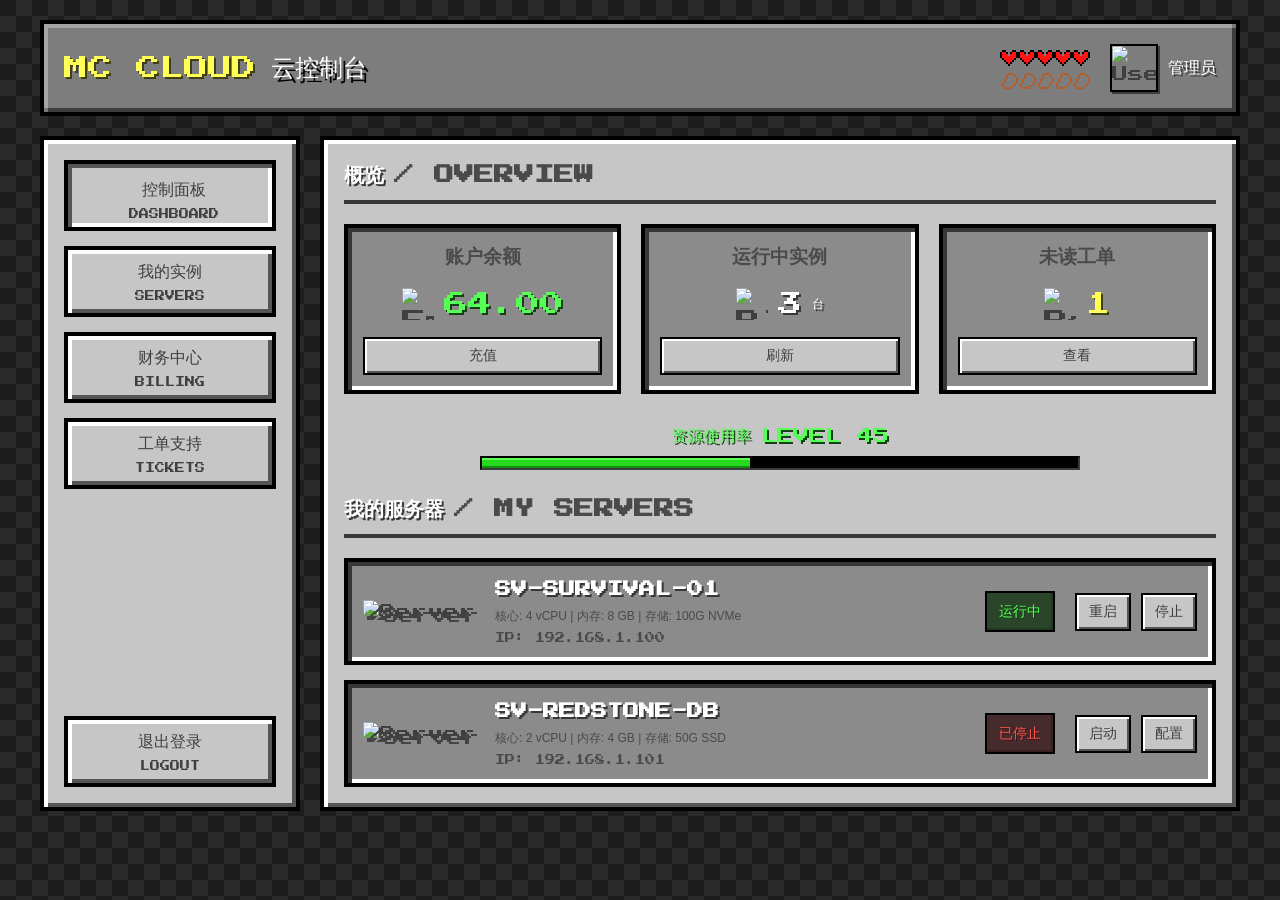
==== mc-cloud/index.html @ 03d2b01f "feat: 开发像素风格用户中心 Co-authored-by: traeagent <traeagent@users.noreply.github.com>" ====
<!DOCTYPE html>
<html lang="zh-CN">
<head>
    <meta charset="UTF-8">
    <meta name="viewport" content="width=device-width, initial-scale=1.0">
    <title>MC Cloud - 云服务器平台</title>
    <!-- 引入英文像素字体 (Press Start 2P) -->
    <link href="https://fonts.googleapis.com/css2?family=Press+Start+2P&display=swap" rel="stylesheet">
    <!-- 引入自定义样式 -->
    <link rel="stylesheet" href="css/style.css">
</head>
<body>
    <div class="toast-container" id="toast-container"></div>

    <div class="container">
        <!-- 顶部导航栏 -->
        <header class="mc-header mc-panel">
            <div class="logo">
                <span class="mc-text-yellow en-font title-shadow">MC CLOUD</span>
                <span class="zh-font text-white title-shadow">云控制台</span>
            </div>
            <div class="user-info">
                <div class="status-bars">
                    <div class="health-bar" title="账户健康度"></div>
                    <div class="hunger-bar" title="资源使用率"></div>
                </div>
                <div class="avatar-container">
                    <!-- 使用 Minotar 获取 Minecraft 头像 -->
                    <img src="https://minotar.net/helm/Steve/64.png" alt="User Avatar" class="avatar">
                    <span class="zh-font text-white text-shadow">管理员</span>
                </div>
            </div>
        </header>

        <div class="main-layout">
            <!-- 左侧导航侧边栏 -->
            <aside class="mc-sidebar mc-panel">
                <nav class="nav-menu">
                    <button class="mc-btn active" data-target="dashboard">
                        <span class="zh-font">控制面板</span>
                        <span class="en-font text-xs">DASHBOARD</span>
                    </button>
                    <button class="mc-btn" data-target="instances">
                        <span class="zh-font">我的实例</span>
                        <span class="en-font text-xs">SERVERS</span>
                    </button>
                    <button class="mc-btn" data-target="billing">
                        <span class="zh-font">财务中心</span>
                        <span class="en-font text-xs">BILLING</span>
                    </button>
                    <button class="mc-btn" data-target="support">
                        <span class="zh-font">工单支持</span>
                        <span class="en-font text-xs">TICKETS</span>
                    </button>
                </nav>
                <div class="sidebar-bottom">
                    <button class="mc-btn danger w-100" onclick="showToast('正在登出...', 'warn')">
                        <span class="zh-font">退出登录</span>
                        <span class="en-font text-xs">LOGOUT</span>
                    </button>
                </div>
            </aside>

            <!-- 右侧主要内容区 -->
            <main class="mc-content mc-panel">
                <!-- 概览标题 -->
                <h2 class="section-title">
                    <span class="zh-font text-white text-shadow">概览</span> 
                    <span class="en-font text-gray">/ OVERVIEW</span>
                </h2>

                <!-- 数据统计卡片 -->
                <div class="stats-grid">
                    <div class="mc-card mc-panel-inset">
                        <h3 class="zh-font text-gray">账户余额</h3>
                        <div class="stat-value">
                            <img src="https://minecraft.wiki/images/Emerald_JE3_BE3.png" alt="Emerald" class="pixel-icon">
                            <span class="en-font mc-text-green">64.00</span>
                        </div>
                        <button class="mc-btn sm w-100" onclick="showToast('充值页面开发中...', 'warn')"><span class="zh-font">充值</span></button>
                    </div>
                    <div class="mc-card mc-panel-inset">
                        <h3 class="zh-font text-gray">运行中实例</h3>
                        <div class="stat-value">
                            <img src="https://minecraft.wiki/images/Grass_Block.png" alt="Block" class="pixel-icon">
                            <span class="en-font text-white text-shadow">3</span>
                            <span class="zh-font text-sm text-white text-shadow"> 台</span>
                        </div>
                        <button class="mc-btn sm w-100" onclick="showToast('已刷新实例状态', 'success')"><span class="zh-font">刷新</span></button>
                    </div>
                    <div class="mc-card mc-panel-inset">
                        <h3 class="zh-font text-gray">未读工单</h3>
                        <div class="stat-value">
                            <img src="https://minecraft.wiki/images/Book_and_Quill_JE2_BE2.png" alt="Book" class="pixel-icon">
                            <span class="en-font mc-text-yellow">1</span>
                        </div>
                        <button class="mc-btn sm w-100" onclick="showToast('没有新消息')"><span class="zh-font">查看</span></button>
                    </div>
                </div>

                <!-- 资源配额经验条 -->
                <div class="xp-container mt-4">
                    <div class="xp-text">
                        <span class="zh-font">资源使用率</span>
                        <span class="en-font">LEVEL 45</span>
                    </div>
                    <div class="xp-bar-bg">
                        <div class="xp-bar-fill" style="width: 45%;"></div>
                    </div>
                </div>

                <!-- 服务器列表标题 -->
                <h3 class="section-title mt-4">
                    <span class="zh-font text-white text-shadow">我的服务器</span> 
                    <span class="en-font text-gray">/ MY SERVERS</span>
                </h3>
                
                <div class="server-list">
                    <!-- 服务器项 1 -->
                    <div class="server-item mc-panel-inset">
                        <div class="server-icon">
                            <img src="https://minecraft.wiki/images/Command_Block_JE4.png" alt="Server">
                        </div>
                        <div class="server-details">
                            <h4 class="en-font text-white text-shadow">SV-SURVIVAL-01</h4>
                            <p class="zh-font text-gray text-sm">核心: 4 vCPU | 内存: 8 GB | 存储: 100G NVMe</p>
                            <p class="en-font text-gray text-xs">IP: 192.168.1.100</p>
                        </div>
                        <div class="server-status">
                            <div class="status-badge online zh-font">运行中</div>
                        </div>
                        <div class="server-actions">
                            <button class="mc-btn sm action-btn" onclick="showToast('服务器重启中...', 'warn')"><span class="zh-font">重启</span></button>
                            <button class="mc-btn sm action-btn danger" onclick="showToast('服务器已停止', 'error')"><span class="zh-font">停止</span></button>
                        </div>
                    </div>

                    <!-- 服务器项 2 -->
                    <div class="server-item mc-panel-inset">
                        <div class="server-icon">
                            <img src="https://minecraft.wiki/images/Redstone_Block_JE2_BE2.png" alt="Server">
                        </div>
                        <div class="server-details">
                            <h4 class="en-font text-white text-shadow">SV-REDSTONE-DB</h4>
                            <p class="zh-font text-gray text-sm">核心: 2 vCPU | 内存: 4 GB | 存储: 50G SSD</p>
                            <p class="en-font text-gray text-xs">IP: 192.168.1.101</p>
                        </div>
                        <div class="server-status">
                            <div class="status-badge offline zh-font">已停止</div>
                        </div>
                        <div class="server-actions">
                            <button class="mc-btn sm action-btn" onclick="showToast('服务器启动中...', 'success')"><span class="zh-font">启动</span></button>
                            <button class="mc-btn sm action-btn" onclick="showToast('正在打开配置面板')"><span class="zh-font">配置</span></button>
                        </div>
                    </div>
                </div>
            </main>
        </div>
    </div>

    <script src="js/script.js"></script>
</body>
</html>
---- mc-cloud/css/style.css ----
/* 引入中文字体 Zpix */
@font-face {
    font-family: 'Zpix';
    src: url('https://cdn.jsdelivr.net/gh/SolidZORO/zpix-pixel-font@master/zpix.woff2') format('woff2'),
         url('https://cdn.jsdelivr.net/npm/zpix-pixel-font@3.1.8/zpix.woff2') format('woff2');
    font-weight: normal;
    font-style: normal;
    font-display: swap;
}

:root {
    --mc-stone: #c6c6c6;
    --mc-stone-light: #ffffff;
    --mc-stone-dark: #555555;
    --mc-stone-darker: #373737;
    
    --mc-bg-dark: #1d1d1d;
    --mc-black: #000000;
    
    --mc-text-normal: #3f3f3f;
    --mc-text-gray: #4a4a4a;
    --mc-text-white: #ffffff;
    
    --mc-btn-hover: #8fa8cc; /* Minecraft 按钮 hover 时的蓝色遮罩效果 */
    
    --mc-green: #55ff55;
    --mc-green-dark: #153f15;
    --mc-yellow: #ffff55;
    --mc-yellow-dark: #3f3f15;
    --mc-red: #ff5555;
    --mc-red-dark: #3f1515;
}

* {
    box-sizing: border-box;
    margin: 0;
    padding: 0;
}

body {
    /* 优先英文像素，然后中文像素 */
    font-family: 'Press Start 2P', 'Zpix', monospace;
    background-color: var(--mc-bg-dark);
    /* 简单的泥土/石头纹理背景 */
    background-image: 
        linear-gradient(45deg, #2a2a2a 25%, transparent 25%, transparent 75%, #2a2a2a 75%, #2a2a2a),
        linear-gradient(45deg, #2a2a2a 25%, transparent 25%, transparent 75%, #2a2a2a 75%, #2a2a2a);
    background-size: 32px 32px;
    background-position: 0 0, 16px 16px;
    color: var(--mc-text-normal);
    line-height: 1.5;
    padding: 20px;
    /* 强制像素画渲染 */
    image-rendering: pixelated; 
    /* Webkit 前缀 */
    -webkit-font-smoothing: none;
}

/* 字体辅助类 */
.en-font { font-family: 'Press Start 2P', monospace; }
.zh-font { font-family: 'Zpix', sans-serif; }

.text-sm { font-size: 12px; }
.text-xs { font-size: 10px; }
.text-gray { color: var(--mc-text-gray); }
.text-white { color: var(--mc-text-white); }

.text-shadow { text-shadow: 2px 2px 0px var(--mc-stone-darker); }
.title-shadow { text-shadow: 4px 4px 0px var(--mc-black); }

.mc-text-green { color: var(--mc-green); text-shadow: 2px 2px 0px var(--mc-green-dark); }
.mc-text-yellow { color: var(--mc-yellow); text-shadow: 2px 2px 0px var(--mc-yellow-dark); }
.mc-text-red { color: var(--mc-red); text-shadow: 2px 2px 0px var(--mc-red-dark); }

.mt-4 { margin-top: 24px; }
.w-100 { width: 100%; }

/* 主容器 */
.container {
    max-width: 1200px;
    margin: 0 auto;
    display: flex;
    flex-direction: column;
    gap: 20px;
}

/* Minecraft 3D 面板风格 (凸起) */
.mc-panel {
    background-color: var(--mc-stone);
    border: 4px solid var(--mc-black);
    box-shadow: 
        inset 4px 4px 0px var(--mc-stone-light),
        inset -4px -4px 0px var(--mc-stone-dark);
    padding: 20px;
}

/* Minecraft 3D 面板风格 (凹陷) */
.mc-panel-inset {
    background-color: #8b8b8b;
    border: 4px solid var(--mc-black);
    box-shadow: 
        inset 4px 4px 0px var(--mc-stone-darker),
        inset -4px -4px 0px var(--mc-stone-light);
    padding: 15px;
}

/* 头部 */
.mc-header {
    display: flex;
    justify-content: space-between;
    align-items: center;
    background-color: #7d7d7d;
    background-image: url('https://minecraft.wiki/images/Stone_Bricks.png'); /* 石砖背景 */
    background-size: 64px;
    box-shadow: 
        inset 4px 4px 0px rgba(255,255,255,0.3),
        inset -4px -4px 0px rgba(0,0,0,0.5);
}
.mc-header .logo {
    font-size: 24px;
    display: flex;
    align-items: center;
    gap: 15px;
    flex-wrap: wrap;
}
.user-info {
    display: flex;
    align-items: center;
    gap: 20px;
}
.avatar-container {
    display: flex;
    align-items: center;
    gap: 10px;
}
.avatar {
    width: 48px;
    height: 48px;
    border: 2px solid var(--mc-black);
    box-shadow: 2px 2px 0px rgba(0,0,0,0.5);
}

/* 状态条 (红心 / 鸡腿) - CSS 模拟 */
.status-bars {
    display: flex;
    flex-direction: column;
    gap: 5px;
}
.health-bar, .hunger-bar {
    width: 90px;
    height: 18px;
    background-size: 18px 18px;
    background-repeat: repeat-x;
}
.health-bar {
    background-image: url('data:image/svg+xml;utf8,<svg xmlns="http://www.w3.org/2000/svg" viewBox="0 0 9 9"><path fill="%23ff1313" d="M1 2h2v1h1v1h1V3h1V2h2v3H7v1H6v1H5v1H4V7H3V6H2V5H1z"/><path fill="%23000" d="M1 1h2v1H1zM6 1h2v1H6zM3 2h1v1H3zM5 2h1v1H5zM0 2h1v3H0zM8 2h1v3H8zM1 5h1v1H1zM7 5h1v1H7zM2 6h1v1H2zM6 6h1v1H6zM3 7h1v1H3zM5 7h1v1H5zM4 8h1v1H4z"/></svg>');
}
.hunger-bar {
    background-image: url('data:image/svg+xml;utf8,<svg xmlns="http://www.w3.org/2000/svg" viewBox="0 0 9 9"><path fill="%23b55c27" d="M4 1h3v1H4zM7 2h1v1H7zM3 2h1v2H3zM2 4h1v2H2zM1 6h1v2H1zM2 8h4v1H2zM6 7h1v1H6zM7 6h1v1H7zM8 3h1v3H8z"/></svg>');
}

/* 布局 */
.main-layout {
    display: flex;
    flex-direction: column;
    gap: 20px;
}
@media (min-width: 800px) {
    .main-layout {
        flex-direction: row;
    }
    .mc-sidebar {
        width: 260px;
        flex-shrink: 0;
        display: flex;
        flex-direction: column;
        justify-content: space-between;
    }
    .mc-content {
        flex-grow: 1;
    }
}

/* 侧边栏导航 */
.nav-menu {
    display: flex;
    flex-direction: column;
    gap: 15px;
}
.sidebar-bottom {
    margin-top: 30px;
}

/* 按钮样式 */
.mc-btn {
    background-color: var(--mc-stone);
    color: var(--mc-text-normal);
    font-family: 'Press Start 2P', 'Zpix', monospace;
    border: 4px solid var(--mc-black);
    box-shadow: 
        inset 4px 4px 0px var(--mc-stone-light),
        inset -4px -4px 0px var(--mc-stone-dark);
    padding: 12px 20px;
    cursor: pointer;
    font-size: 16px;
    text-align: center;
    display: flex;
    flex-direction: column;
    align-items: center;
    justify-content: center;
    gap: 8px;
    transition: all 0.1s;
    text-decoration: none;
    user-select: none;
}
.mc-btn.sm {
    padding: 8px 12px;
    border-width: 2px;
    box-shadow: 
        inset 2px 2px 0px var(--mc-stone-light),
        inset -2px -2px 0px var(--mc-stone-dark);
    font-size: 14px;
    flex-direction: row;
    gap: 5px;
}

.mc-btn:hover {
    background-color: var(--mc-btn-hover);
    color: var(--mc-text-white);
    text-shadow: 2px 2px 0px var(--mc-stone-darker);
}

.mc-btn:active, .mc-btn.active {
    box-shadow: 
        inset 4px 4px 0px var(--mc-stone-dark),
        inset -4px -4px 0px var(--mc-stone-light);
    padding: 16px 16px 8px 24px; /* 点击下陷效果 */
    background-color: var(--mc-stone);
    color: var(--mc-text-normal);
    text-shadow: none;
}
.mc-btn.sm:active {
    box-shadow: 
        inset 2px 2px 0px var(--mc-stone-dark),
        inset -2px -2px 0px var(--mc-stone-light);
    padding: 10px 10px 6px 14px;
}

/* 危险按钮 */
.mc-btn.danger:hover {
    background-color: #d15c5c;
}

/* 内容区 */
.section-title {
    font-size: 20px;
    border-bottom: 4px solid var(--mc-stone-darker);
    padding-bottom: 10px;
    margin-bottom: 20px;
    display: flex;
    align-items: flex-end;
    gap: 10px;
    flex-wrap: wrap;
}

/* 统计网格 */
.stats-grid {
    display: grid;
    grid-template-columns: repeat(auto-fit, minmax(200px, 1fr));
    gap: 20px;
}
.mc-card {
    display: flex;
    flex-direction: column;
    align-items: center;
    gap: 15px;
}
.stat-value {
    font-size: 24px;
    display: flex;
    align-items: center;
    gap: 10px;
}
.pixel-icon {
    width: 32px;
    height: 32px;
    image-rendering: pixelated;
}

/* 经验条 (资源使用率) */
.xp-container {
    display: flex;
    flex-direction: column;
    align-items: center;
    gap: 8px;
    margin-top: 30px;
    margin-bottom: 20px;
}
.xp-text {
    color: var(--mc-green);
    text-shadow: 2px 2px 0px var(--mc-green-dark);
    font-size: 16px;
    display: flex;
    gap: 10px;
}
.xp-bar-bg {
    width: 100%;
    max-width: 600px;
    height: 14px;
    background-color: #000;
    border: 2px solid #232323;
    border-top-color: #000;
    border-left-color: #000;
    border-bottom-color: #3b3b3b;
    border-right-color: #3b3b3b;
    position: relative;
}
.xp-bar-fill {
    height: 100%;
    background-color: #27d91e;
    border-top: 2px solid #57ff4f;
    border-bottom: 2px solid #148f0d;
    box-sizing: border-box;
}

/* 服务器列表 */
.server-list {
    display: flex;
    flex-direction: column;
    gap: 15px;
}
.server-item {
    display: flex;
    align-items: center;
    gap: 20px;
    flex-wrap: wrap;
    transition: transform 0.2s;
}
.server-item:hover {
    transform: translateX(5px);
}
.server-icon img {
    width: 48px;
    height: 48px;
    image-rendering: pixelated;
    filter: drop-shadow(4px 4px 0px rgba(0,0,0,0.5));
}
.server-details {
    flex-grow: 1;
    min-width: 200px;
    display: flex;
    flex-direction: column;
    gap: 6px;
}
.server-details h4 {
    font-size: 16px;
}
.status-badge {
    padding: 8px 12px;
    border: 2px solid var(--mc-black);
    background-color: var(--mc-stone);
    font-size: 14px;
    box-shadow: inset -2px -2px 0px rgba(0,0,0,0.2);
}
.status-badge.online {
    color: var(--mc-green);
    text-shadow: 1px 1px 0px var(--mc-green-dark);
    background-color: #2b452b;
}
.status-badge.offline {
    color: var(--mc-red);
    text-shadow: 1px 1px 0px var(--mc-red-dark);
    background-color: #452b2b;
}
.server-actions {
    display: flex;
    gap: 10px;
}

/* Toast 通知 (类似 MC 成就) */
.toast-container {
    position: fixed;
    top: 20px;
    right: 20px;
    display: flex;
    flex-direction: column;
    gap: 10px;
    z-index: 9999;
    pointer-events: none;
}
.mc-toast {
    background-color: #212121;
    border: 4px solid #000;
    box-shadow: 
        inset 4px 4px 0px #373737,
        inset -4px -4px 0px #111111;
    padding: 15px 20px;
    color: #fff;
    font-size: 16px;
    display: flex;
    align-items: center;
    gap: 15px;
    animation: slideIn 0.3s ease-out, slideOut 0.3s ease-in 2.7s forwards;
    pointer-events: auto;
}
.mc-toast.success { color: var(--mc-green); }
.mc-toast.warn { color: var(--mc-yellow); }
.mc-toast.error { color: var(--mc-red); }

@keyframes slideIn {
    from { transform: translateX(120%); opacity: 0; }
    to { transform: translateX(0); opacity: 1; }
}
@keyframes slideOut {
    from { transform: translateX(0); opacity: 1; }
    to { transform: translateX(120%); opacity: 0; }
}

/* 响应式调整 */
@media (max-width: 600px) {
    .mc-header {
        flex-direction: column;
        gap: 15px;
        text-align: center;
    }
    .user-info {
        flex-direction: column-reverse;
    }
    .server-item {
        flex-direction: column;
        text-align: center;
    }
    .server-actions {
        width: 100%;
        justify-content: center;
    }
}
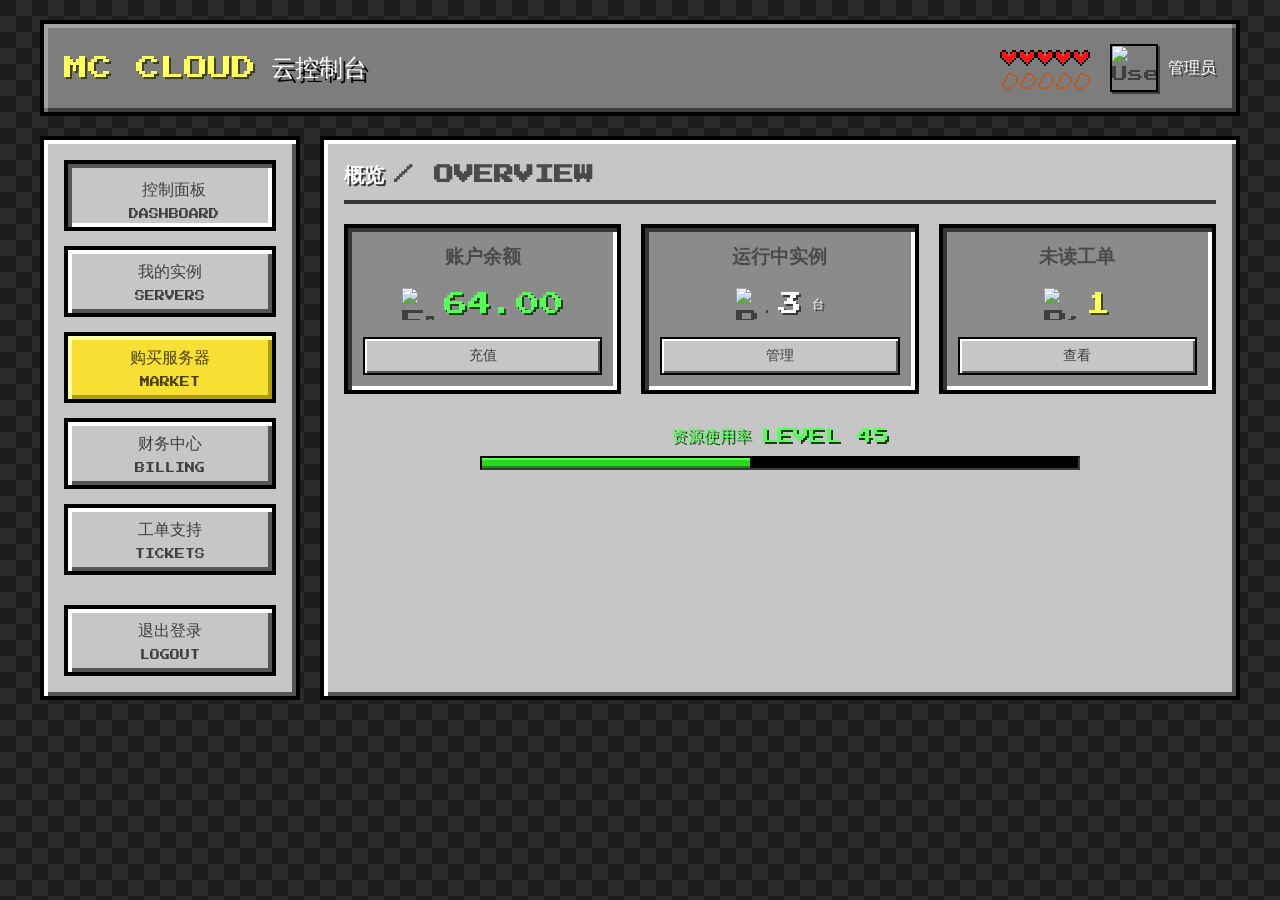
==== commit 61b61bba: "feat: 开发像素风格用户中心 Co-authored-by: traeagent <traeagent@users.noreply.github.com>" ====
--- a/mc-cloud/index.html
+++ b/mc-cloud/index.html
@@ -44,6 +44,10 @@
                         <span class="zh-font">我的实例</span>
                         <span class="en-font text-xs">SERVERS</span>
                     </button>
+                    <button class="mc-btn mc-btn-gold" data-target="market">
+                        <span class="zh-font">购买服务器</span>
+                        <span class="en-font text-xs">MARKET</span>
+                    </button>
                     <button class="mc-btn" data-target="billing">
                         <span class="zh-font">财务中心</span>
                         <span class="en-font text-xs">BILLING</span>
@@ -62,98 +66,218 @@
             </aside>
 
             <!-- 右侧主要内容区 -->
-            <main class="mc-content mc-panel">
-                <!-- 概览标题 -->
-                <h2 class="section-title">
-                    <span class="zh-font text-white text-shadow">概览</span> 
-                    <span class="en-font text-gray">/ OVERVIEW</span>
-                </h2>
-
-                <!-- 数据统计卡片 -->
-                <div class="stats-grid">
-                    <div class="mc-card mc-panel-inset">
-                        <h3 class="zh-font text-gray">账户余额</h3>
-                        <div class="stat-value">
-                            <img src="https://minecraft.wiki/images/Emerald_JE3_BE3.png" alt="Emerald" class="pixel-icon">
-                            <span class="en-font mc-text-green">64.00</span>
-                        </div>
-                        <button class="mc-btn sm w-100" onclick="showToast('充值页面开发中...', 'warn')"><span class="zh-font">充值</span></button>
-                    </div>
-                    <div class="mc-card mc-panel-inset">
-                        <h3 class="zh-font text-gray">运行中实例</h3>
-                        <div class="stat-value">
-                            <img src="https://minecraft.wiki/images/Grass_Block.png" alt="Block" class="pixel-icon">
-                            <span class="en-font text-white text-shadow">3</span>
-                            <span class="zh-font text-sm text-white text-shadow"> 台</span>
-                        </div>
-                        <button class="mc-btn sm w-100" onclick="showToast('已刷新实例状态', 'success')"><span class="zh-font">刷新</span></button>
-                    </div>
-                    <div class="mc-card mc-panel-inset">
-                        <h3 class="zh-font text-gray">未读工单</h3>
-                        <div class="stat-value">
-                            <img src="https://minecraft.wiki/images/Book_and_Quill_JE2_BE2.png" alt="Book" class="pixel-icon">
-                            <span class="en-font mc-text-yellow">1</span>
-                        </div>
-                        <button class="mc-btn sm w-100" onclick="showToast('没有新消息')"><span class="zh-font">查看</span></button>
-                    </div>
-                </div>
-
-                <!-- 资源配额经验条 -->
-                <div class="xp-container mt-4">
-                    <div class="xp-text">
-                        <span class="zh-font">资源使用率</span>
-                        <span class="en-font">LEVEL 45</span>
-                    </div>
-                    <div class="xp-bar-bg">
-                        <div class="xp-bar-fill" style="width: 45%;"></div>
-                    </div>
-                </div>
-
-                <!-- 服务器列表标题 -->
-                <h3 class="section-title mt-4">
-                    <span class="zh-font text-white text-shadow">我的服务器</span> 
-                    <span class="en-font text-gray">/ MY SERVERS</span>
-                </h3>
-                
-                <div class="server-list">
-                    <!-- 服务器项 1 -->
-                    <div class="server-item mc-panel-inset">
-                        <div class="server-icon">
-                            <img src="https://minecraft.wiki/images/Command_Block_JE4.png" alt="Server">
-                        </div>
-                        <div class="server-details">
-                            <h4 class="en-font text-white text-shadow">SV-SURVIVAL-01</h4>
-                            <p class="zh-font text-gray text-sm">核心: 4 vCPU | 内存: 8 GB | 存储: 100G NVMe</p>
-                            <p class="en-font text-gray text-xs">IP: 192.168.1.100</p>
-                        </div>
-                        <div class="server-status">
-                            <div class="status-badge online zh-font">运行中</div>
-                        </div>
-                        <div class="server-actions">
-                            <button class="mc-btn sm action-btn" onclick="showToast('服务器重启中...', 'warn')"><span class="zh-font">重启</span></button>
-                            <button class="mc-btn sm action-btn danger" onclick="showToast('服务器已停止', 'error')"><span class="zh-font">停止</span></button>
-                        </div>
-                    </div>
-
-                    <!-- 服务器项 2 -->
-                    <div class="server-item mc-panel-inset">
-                        <div class="server-icon">
-                            <img src="https://minecraft.wiki/images/Redstone_Block_JE2_BE2.png" alt="Server">
-                        </div>
-                        <div class="server-details">
-                            <h4 class="en-font text-white text-shadow">SV-REDSTONE-DB</h4>
-                            <p class="zh-font text-gray text-sm">核心: 2 vCPU | 内存: 4 GB | 存储: 50G SSD</p>
-                            <p class="en-font text-gray text-xs">IP: 192.168.1.101</p>
-                        </div>
-                        <div class="server-status">
-                            <div class="status-badge offline zh-font">已停止</div>
-                        </div>
-                        <div class="server-actions">
-                            <button class="mc-btn sm action-btn" onclick="showToast('服务器启动中...', 'success')"><span class="zh-font">启动</span></button>
-                            <button class="mc-btn sm action-btn" onclick="showToast('正在打开配置面板')"><span class="zh-font">配置</span></button>
-                        </div>
-                    </div>
-                </div>
+            <main class="mc-content mc-panel" id="main-content">
+                <!-- ================= 视图：控制面板 ================= -->
+                <div class="view-section active" id="view-dashboard">
+                    <!-- 概览标题 -->
+                    <h2 class="section-title">
+                        <span class="zh-font text-white text-shadow">概览</span> 
+                        <span class="en-font text-gray">/ OVERVIEW</span>
+                    </h2>
+
+                    <!-- 数据统计卡片 -->
+                    <div class="stats-grid">
+                        <div class="mc-card mc-panel-inset">
+                            <h3 class="zh-font text-gray">账户余额</h3>
+                            <div class="stat-value">
+                                <img src="https://minecraft.wiki/images/Emerald_JE3_BE3.png" alt="Emerald" class="pixel-icon">
+                                <span class="en-font mc-text-green">64.00</span>
+                            </div>
+                            <button class="mc-btn sm w-100" onclick="switchView('billing')"><span class="zh-font">充值</span></button>
+                        </div>
+                        <div class="mc-card mc-panel-inset">
+                            <h3 class="zh-font text-gray">运行中实例</h3>
+                            <div class="stat-value">
+                                <img src="https://minecraft.wiki/images/Grass_Block.png" alt="Block" class="pixel-icon">
+                                <span class="en-font text-white text-shadow">3</span>
+                                <span class="zh-font text-sm text-white text-shadow"> 台</span>
+                            </div>
+                            <button class="mc-btn sm w-100" onclick="switchView('instances')"><span class="zh-font">管理</span></button>
+                        </div>
+                        <div class="mc-card mc-panel-inset">
+                            <h3 class="zh-font text-gray">未读工单</h3>
+                            <div class="stat-value">
+                                <img src="https://minecraft.wiki/images/Book_and_Quill_JE2_BE2.png" alt="Book" class="pixel-icon">
+                                <span class="en-font mc-text-yellow">1</span>
+                            </div>
+                            <button class="mc-btn sm w-100" onclick="switchView('support')"><span class="zh-font">查看</span></button>
+                        </div>
+                    </div>
+
+                    <!-- 资源配额经验条 -->
+                    <div class="xp-container mt-4">
+                        <div class="xp-text">
+                            <span class="zh-font">资源使用率</span>
+                            <span class="en-font">LEVEL 45</span>
+                        </div>
+                        <div class="xp-bar-bg">
+                            <div class="xp-bar-fill" style="width: 45%;"></div>
+                        </div>
+                    </div>
+                </div>
+
+                <!-- ================= 视图：我的实例 ================= -->
+                <div class="view-section" id="view-instances">
+                    <h2 class="section-title">
+                        <span class="zh-font text-white text-shadow">我的服务器</span> 
+                        <span class="en-font text-gray">/ MY SERVERS</span>
+                    </h2>
+                    
+                    <div class="action-bar mb-3">
+                        <button class="mc-btn sm" onclick="showToast('已刷新列表', 'success')"><span class="zh-font">刷新列表</span></button>
+                        <button class="mc-btn sm mc-btn-gold" onclick="switchView('market')"><span class="zh-font">+ 新建实例</span></button>
+                    </div>
+
+                    <div class="server-list">
+                        <!-- 服务器项 1 -->
+                        <div class="server-item mc-panel-inset">
+                            <div class="server-icon">
+                                <img src="https://minecraft.wiki/images/Command_Block_JE4.png" alt="Server">
+                            </div>
+                            <div class="server-details">
+                                <h4 class="en-font text-white text-shadow">SV-SURVIVAL-01</h4>
+                                <p class="zh-font text-gray text-sm">核心: 4 vCPU | 内存: 8 GB | 存储: 100G NVMe</p>
+                                <p class="en-font text-gray text-xs">IP: 192.168.1.100</p>
+                            </div>
+                            <div class="server-status">
+                                <div class="status-badge online zh-font">运行中</div>
+                            </div>
+                            <div class="server-actions">
+                                <button class="mc-btn sm action-btn" onclick="showToast('服务器重启中...', 'warn')"><span class="zh-font">重启</span></button>
+                                <button class="mc-btn sm action-btn danger" onclick="showToast('服务器已停止', 'error')"><span class="zh-font">停止</span></button>
+                            </div>
+                        </div>
+
+                        <!-- 服务器项 2 -->
+                        <div class="server-item mc-panel-inset">
+                            <div class="server-icon">
+                                <img src="https://minecraft.wiki/images/Redstone_Block_JE2_BE2.png" alt="Server">
+                            </div>
+                            <div class="server-details">
+                                <h4 class="en-font text-white text-shadow">SV-REDSTONE-DB</h4>
+                                <p class="zh-font text-gray text-sm">核心: 2 vCPU | 内存: 4 GB | 存储: 50G SSD</p>
+                                <p class="en-font text-gray text-xs">IP: 192.168.1.101</p>
+                            </div>
+                            <div class="server-status">
+                                <div class="status-badge offline zh-font">已停止</div>
+                            </div>
+                            <div class="server-actions">
+                                <button class="mc-btn sm action-btn" onclick="showToast('服务器启动中...', 'success')"><span class="zh-font">启动</span></button>
+                                <button class="mc-btn sm action-btn" onclick="showToast('正在打开配置面板')"><span class="zh-font">配置</span></button>
+                            </div>
+                        </div>
+                    </div>
+                </div>
+
+                <!-- ================= 视图：购买服务器 (Market) ================= -->
+                <div class="view-section" id="view-market">
+                    <h2 class="section-title">
+                        <span class="zh-font text-white text-shadow">购买服务器</span> 
+                        <span class="en-font text-gray">/ MARKET</span>
+                    </h2>
+                    
+                    <p class="zh-font text-gray mb-3">选择适合您的云端方块，立即开始构建！</p>
+
+                    <div class="market-grid">
+                        <!-- 套餐 1 -->
+                        <div class="mc-card mc-panel-inset plan-card">
+                            <div class="plan-header">
+                                <img src="https://minecraft.wiki/images/Coal_Block_JE3_BE2.png" alt="Coal" class="pixel-icon">
+                                <h3 class="zh-font">煤炭版 (基础)</h3>
+                            </div>
+                            <div class="plan-price en-font mc-text-yellow">
+                                <img src="https://minecraft.wiki/images/Emerald_JE3_BE3.png" alt="Emerald" class="pixel-icon-sm">
+                                9.9/mo
+                            </div>
+                            <ul class="plan-specs zh-font text-sm">
+                                <li>- 1 vCPU 核心</li>
+                                <li>- 2 GB 内存</li>
+                                <li>- 30 GB SSD 存储</li>
+                                <li>- 适合个人博客/小游戏服</li>
+                            </ul>
+                            <button class="mc-btn w-100 mt-auto" onclick="showToast('正在创建订单...', 'success')"><span class="zh-font">立即购买</span></button>
+                        </div>
+
+                        <!-- 套餐 2 -->
+                        <div class="mc-card mc-panel-inset plan-card featured">
+                            <div class="plan-header">
+                                <img src="https://minecraft.wiki/images/Iron_Block_JE5_BE6.png" alt="Iron" class="pixel-icon">
+                                <h3 class="zh-font">铁锭版 (进阶)</h3>
+                            </div>
+                            <div class="plan-price en-font mc-text-yellow">
+                                <img src="https://minecraft.wiki/images/Emerald_JE3_BE3.png" alt="Emerald" class="pixel-icon-sm">
+                                19.9/mo
+                            </div>
+                            <ul class="plan-specs zh-font text-sm">
+                                <li>- 2 vCPU 核心</li>
+                                <li>- 4 GB 内存</li>
+                                <li>- 60 GB SSD 存储</li>
+                                <li>- 适合中小型联机服</li>
+                            </ul>
+                            <button class="mc-btn mc-btn-gold w-100 mt-auto" onclick="showToast('正在创建订单...', 'success')"><span class="zh-font">立即购买</span></button>
+                        </div>
+
+                        <!-- 套餐 3 -->
+                        <div class="mc-card mc-panel-inset plan-card">
+                            <div class="plan-header">
+                                <img src="https://minecraft.wiki/images/Diamond_Block_JE5_BE5.png" alt="Diamond" class="pixel-icon">
+                                <h3 class="zh-font text-white text-shadow">钻石版 (尊享)</h3>
+                            </div>
+                            <div class="plan-price en-font mc-text-yellow">
+                                <img src="https://minecraft.wiki/images/Emerald_JE3_BE3.png" alt="Emerald" class="pixel-icon-sm">
+                                49.9/mo
+                            </div>
+                            <ul class="plan-specs zh-font text-sm">
+                                <li>- 4 vCPU 核心</li>
+                                <li>- 8 GB 内存</li>
+                                <li>- 120 GB NVMe 存储</li>
+                                <li>- 适合大型社区服/高并发</li>
+                            </ul>
+                            <button class="mc-btn w-100 mt-auto" onclick="showToast('正在创建订单...', 'success')"><span class="zh-font">立即购买</span></button>
+                        </div>
+                    </div>
+                </div>
+
+                <!-- ================= 视图：财务中心 ================= -->
+                <div class="view-section" id="view-billing">
+                    <h2 class="section-title">
+                        <span class="zh-font text-white text-shadow">财务中心</span> 
+                        <span class="en-font text-gray">/ BILLING</span>
+                    </h2>
+                    <div class="mc-panel-inset text-center" style="padding: 40px 20px;">
+                        <img src="https://minecraft.wiki/images/Chest_JE2_BE2.png" alt="Chest" class="pixel-icon" style="width: 64px; height: 64px; margin-bottom: 20px;">
+                        <h3 class="zh-font mb-3">您的金库</h3>
+                        <p class="zh-font text-gray mb-3">当前余额充足。暂无未支付账单。</p>
+                        <button class="mc-btn mc-btn-gold mx-auto" onclick="showToast('充值网关加载中...', 'warn')"><span class="zh-font">充值绿宝石</span></button>
+                    </div>
+                </div>
+
+                <!-- ================= 视图：工单支持 ================= -->
+                <div class="view-section" id="view-support">
+                    <h2 class="section-title">
+                        <span class="zh-font text-white text-shadow">工单支持</span> 
+                        <span class="en-font text-gray">/ TICKETS</span>
+                    </h2>
+                    <div class="action-bar mb-3">
+                        <button class="mc-btn sm mc-btn-gold" onclick="showToast('正在打开新工单表单...')"><span class="zh-font">+ 提交新工单</span></button>
+                    </div>
+                    <div class="server-list">
+                        <div class="server-item mc-panel-inset">
+                            <div class="server-icon">
+                                <img src="https://minecraft.wiki/images/Paper_JE2_BE2.png" alt="Ticket">
+                            </div>
+                            <div class="server-details">
+                                <h4 class="zh-font text-white text-shadow">如何配置伪静态？</h4>
+                                <p class="en-font text-gray text-xs">ID: TKT-1024 | DATE: 2023-10-24</p>
+                            </div>
+                            <div class="server-status">
+                                <div class="status-badge online zh-font" style="background-color: #5555ff; color: #fff; text-shadow: none;">已回复</div>
+                            </div>
+                            <button class="mc-btn sm" onclick="showToast('正在读取工单内容...')"><span class="zh-font">查看</span></button>
+                        </div>
+                    </div>
+                </div>
+
             </main>
         </div>
     </div>
--- a/mc-cloud/css/style.css
+++ b/mc-cloud/css/style.css
@@ -104,6 +104,32 @@
     padding: 15px;
 }
 
+/* 隐藏和显示视图控制 */
+.view-section {
+    display: none;
+    animation: fadeIn 0.3s ease-in-out;
+}
+.view-section.active {
+    display: block;
+}
+
+@keyframes fadeIn {
+    from { opacity: 0; transform: translateY(10px); }
+    to { opacity: 1; transform: translateY(0); }
+}
+
+/* 常用间距和排版辅助 */
+.mb-3 { margin-bottom: 16px; }
+.mx-auto { margin-left: auto; margin-right: auto; }
+.text-center { text-align: center; }
+.action-bar {
+    display: flex;
+    justify-content: space-between;
+    align-items: center;
+    flex-wrap: wrap;
+    gap: 10px;
+}
+
 /* 头部 */
 .mc-header {
     display: flex;
@@ -249,6 +275,36 @@
 /* 危险按钮 */
 .mc-btn.danger:hover {
     background-color: #d15c5c;
+}
+
+/* 金色按钮 (特殊操作如购买) */
+.mc-btn.mc-btn-gold {
+    background-color: #f7e033;
+    color: #4a4000;
+    box-shadow: 
+        inset 4px 4px 0px #ffffa3,
+        inset -4px -4px 0px #b09e00;
+}
+.mc-btn.mc-btn-gold:hover {
+    background-color: #ffed6e;
+    color: #000;
+    text-shadow: none;
+}
+.mc-btn.mc-btn-gold.sm {
+    box-shadow: 
+        inset 2px 2px 0px #ffffa3,
+        inset -2px -2px 0px #b09e00;
+}
+.mc-btn.mc-btn-gold:active, .mc-btn.mc-btn-gold.active {
+    background-color: #e3cc14;
+    box-shadow: 
+        inset 4px 4px 0px #b09e00,
+        inset -4px -4px 0px #ffffa3;
+}
+.mc-btn.mc-btn-gold.sm:active {
+    box-shadow: 
+        inset 2px 2px 0px #b09e00,
+        inset -2px -2px 0px #ffffa3;
 }
 
 /* 内容区 */
@@ -377,6 +433,65 @@
     gap: 10px;
 }
 
+/* 购买页面网格 */
+.market-grid {
+    display: grid;
+    grid-template-columns: repeat(auto-fit, minmax(250px, 1fr));
+    gap: 20px;
+}
+.plan-card {
+    position: relative;
+    padding-top: 25px;
+    height: 100%;
+}
+.plan-card.featured {
+    border-color: #f7e033;
+    box-shadow: 
+        0 0 15px rgba(247, 224, 51, 0.3),
+        inset 4px 4px 0px var(--mc-stone-darker),
+        inset -4px -4px 0px var(--mc-stone-light);
+}
+.plan-card.featured::before {
+    content: 'RECOMMENDED';
+    position: absolute;
+    top: -12px;
+    left: 50%;
+    transform: translateX(-50%);
+    background-color: #f7e033;
+    color: #4a4000;
+    font-family: 'Press Start 2P', monospace;
+    font-size: 10px;
+    padding: 4px 8px;
+    border: 2px solid var(--mc-black);
+}
+.plan-header {
+    display: flex;
+    align-items: center;
+    gap: 10px;
+    margin-bottom: 15px;
+    border-bottom: 2px solid var(--mc-stone-darker);
+    padding-bottom: 10px;
+    width: 100%;
+}
+.plan-price {
+    font-size: 20px;
+    margin-bottom: 15px;
+    display: flex;
+    align-items: center;
+    gap: 8px;
+}
+.pixel-icon-sm {
+    width: 20px;
+    height: 20px;
+    image-rendering: pixelated;
+}
+.plan-specs {
+    list-style: none;
+    margin-bottom: 20px;
+    color: #e0e0e0;
+    line-height: 1.8;
+}
+
 /* Toast 通知 (类似 MC 成就) */
 .toast-container {
     position: fixed;
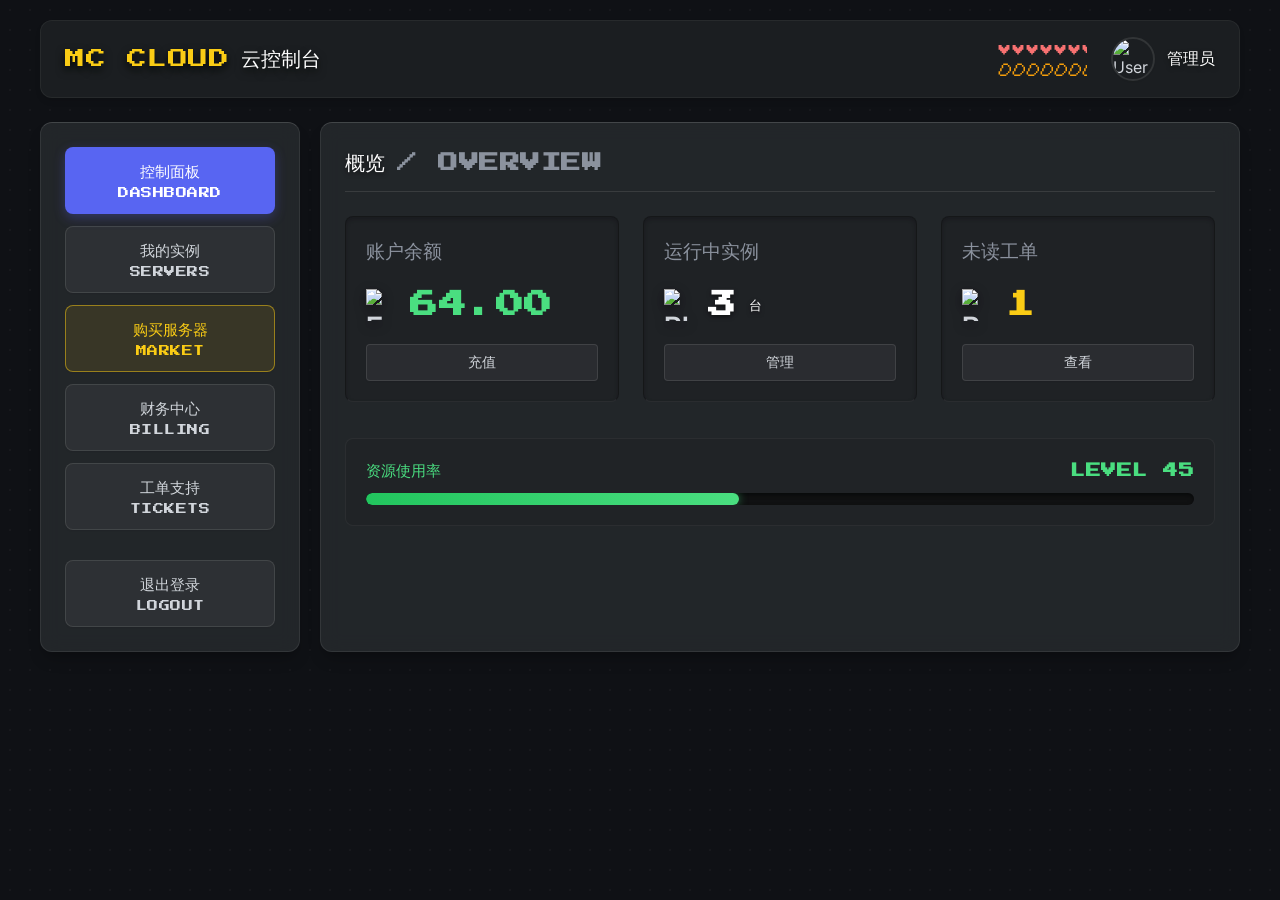
==== commit 6739aa94: "feat: 开发像素风格用户中心 Co-authored-by: traeagent <traeagent@users.noreply.github.com>" ====
--- a/mc-cloud/index.html
+++ b/mc-cloud/index.html
@@ -3,9 +3,9 @@
 <head>
     <meta charset="UTF-8">
     <meta name="viewport" content="width=device-width, initial-scale=1.0">
-    <title>MC Cloud - 云服务器平台</title>
-    <!-- 引入英文像素字体 (Press Start 2P) -->
-    <link href="https://fonts.googleapis.com/css2?family=Press+Start+2P&display=swap" rel="stylesheet">
+    <title>MC Cloud - 现代云服务器平台</title>
+    <!-- 引入英文像素字体用于标题/强调，引入 Inter 用于现代正文阅读 -->
+    <link href="https://fonts.googleapis.com/css2?family=Inter:wght@400;500;600;700&family=Press+Start+2P&display=swap" rel="stylesheet">
     <!-- 引入自定义样式 -->
     <link rel="stylesheet" href="css/style.css">
 </head>
--- a/mc-cloud/css/style.css
+++ b/mc-cloud/css/style.css
@@ -9,26 +9,36 @@
 }
 
 :root {
-    --mc-stone: #c6c6c6;
-    --mc-stone-light: #ffffff;
-    --mc-stone-dark: #555555;
-    --mc-stone-darker: #373737;
+    /* 保留原有的 MC 核心色彩体系但降低饱和度/明度使其更现代 */
+    --mc-stone: #2c2f33; /* 现代深灰蓝代替原石灰 */
+    --mc-stone-light: #3a3d42;
+    --mc-stone-dark: #1e2124;
+    --mc-stone-darker: #141618;
     
-    --mc-bg-dark: #1d1d1d;
-    --mc-black: #000000;
+    --mc-bg-dark: #0f1115; /* 极深蓝黑背景 */
+    --mc-black: rgba(0, 0, 0, 0.6); /* 纯黑边框改为半透明黑边框 */
     
-    --mc-text-normal: #3f3f3f;
-    --mc-text-gray: #4a4a4a;
+    --mc-text-normal: #d1d5db; /* 亮灰正文，提升可读性 */
+    --mc-text-gray: #8b929e;
     --mc-text-white: #ffffff;
     
-    --mc-btn-hover: #8fa8cc; /* Minecraft 按钮 hover 时的蓝色遮罩效果 */
+    --mc-btn-hover: #5865f2; /* 现代感更强的 Discord 蓝/强调色 */
     
-    --mc-green: #55ff55;
-    --mc-green-dark: #153f15;
-    --mc-yellow: #ffff55;
-    --mc-yellow-dark: #3f3f15;
-    --mc-red: #ff5555;
-    --mc-red-dark: #3f1515;
+    --mc-green: #4ade80; /* Tailwind 现代绿 */
+    --mc-green-dark: #166534;
+    --mc-yellow: #facc15; /* Tailwind 现代黄 */
+    --mc-yellow-dark: #854d0e;
+    --mc-red: #f87171; /* Tailwind 现代红 */
+    --mc-red-dark: #991b1b;
+    
+    /* 现代 UI 的圆角和阴影 */
+    --radius-sm: 4px;
+    --radius-md: 8px;
+    --radius-lg: 12px;
+    --shadow-sm: 0 1px 2px 0 rgba(0, 0, 0, 0.05);
+    --shadow-md: 0 4px 6px -1px rgba(0, 0, 0, 0.1), 0 2px 4px -1px rgba(0, 0, 0, 0.06);
+    --shadow-lg: 0 10px 15px -3px rgba(0, 0, 0, 0.2), 0 4px 6px -2px rgba(0, 0, 0, 0.1);
+    --shadow-glow: 0 0 15px rgba(250, 204, 21, 0.15);
 }
 
 * {
@@ -38,39 +48,50 @@
 }
 
 body {
-    /* 优先英文像素，然后中文像素 */
-    font-family: 'Press Start 2P', 'Zpix', monospace;
+    /* 整体正文切换为现代无衬线字体，提高阅读舒适度 */
+    font-family: 'Inter', -apple-system, BlinkMacSystemFont, "Segoe UI", Roboto, "Helvetica Neue", Arial, sans-serif;
     background-color: var(--mc-bg-dark);
-    /* 简单的泥土/石头纹理背景 */
+    /* 更轻微柔和的暗色噪点或网格背景 */
     background-image: 
-        linear-gradient(45deg, #2a2a2a 25%, transparent 25%, transparent 75%, #2a2a2a 75%, #2a2a2a),
-        linear-gradient(45deg, #2a2a2a 25%, transparent 25%, transparent 75%, #2a2a2a 75%, #2a2a2a);
-    background-size: 32px 32px;
-    background-position: 0 0, 16px 16px;
+        radial-gradient(rgba(255, 255, 255, 0.03) 1px, transparent 1px);
+    background-size: 20px 20px;
     color: var(--mc-text-normal);
-    line-height: 1.5;
+    line-height: 1.6;
     padding: 20px;
-    /* 强制像素画渲染 */
-    image-rendering: pixelated; 
-    /* Webkit 前缀 */
-    -webkit-font-smoothing: none;
-}
-
-/* 字体辅助类 */
-.en-font { font-family: 'Press Start 2P', monospace; }
-.zh-font { font-family: 'Zpix', sans-serif; }
-
-.text-sm { font-size: 12px; }
-.text-xs { font-size: 10px; }
+    /* 取消强制像素渲染应用于全局，仅应用于特定图像 */
+    -webkit-font-smoothing: antialiased;
+    -moz-osx-font-smoothing: grayscale;
+}
+
+/* 字体辅助类重定义：
+   保留 .en-font/.zh-font 结构以兼容旧 HTML，
+   但在现代风格中，它们更多作为“强调”或标题装饰，而非全局覆盖 */
+.en-font { 
+    font-family: 'Press Start 2P', 'Zpix', monospace; 
+    letter-spacing: 0.5px;
+}
+.zh-font { 
+    font-family: 'Inter', -apple-system, sans-serif; /* 中文也使用现代字体 */
+    font-weight: 500;
+}
+
+/* 保留部分像素感的中文字体用于特殊标签/小字装饰 */
+.pixel-text {
+    font-family: 'Zpix', sans-serif;
+}
+
+.text-sm { font-size: 13px; }
+.text-xs { font-size: 11px; }
 .text-gray { color: var(--mc-text-gray); }
 .text-white { color: var(--mc-text-white); }
 
-.text-shadow { text-shadow: 2px 2px 0px var(--mc-stone-darker); }
-.title-shadow { text-shadow: 4px 4px 0px var(--mc-black); }
-
-.mc-text-green { color: var(--mc-green); text-shadow: 2px 2px 0px var(--mc-green-dark); }
-.mc-text-yellow { color: var(--mc-yellow); text-shadow: 2px 2px 0px var(--mc-yellow-dark); }
-.mc-text-red { color: var(--mc-red); text-shadow: 2px 2px 0px var(--mc-red-dark); }
+/* 现代阴影，不再是厚重的硬边纯黑，而是柔和的发光/投影 */
+.text-shadow { text-shadow: 0 2px 4px rgba(0,0,0,0.5); }
+.title-shadow { text-shadow: 0 4px 8px rgba(0,0,0,0.8); }
+
+.mc-text-green { color: var(--mc-green); }
+.mc-text-yellow { color: var(--mc-yellow); }
+.mc-text-red { color: var(--mc-red); }
 
 .mt-4 { margin-top: 24px; }
 .w-100 { width: 100%; }
@@ -81,27 +102,30 @@
     margin: 0 auto;
     display: flex;
     flex-direction: column;
-    gap: 20px;
-}
-
-/* Minecraft 3D 面板风格 (凸起) */
+    gap: 24px;
+}
+
+/* 现代卡片/面板风格 (Glassmorphism 毛玻璃 + 轻微 3D 边框) */
 .mc-panel {
-    background-color: var(--mc-stone);
-    border: 4px solid var(--mc-black);
-    box-shadow: 
-        inset 4px 4px 0px var(--mc-stone-light),
-        inset -4px -4px 0px var(--mc-stone-dark);
+    background-color: rgba(44, 47, 51, 0.7);
+    backdrop-filter: blur(10px);
+    -webkit-backdrop-filter: blur(10px);
+    border: 1px solid rgba(255, 255, 255, 0.08);
+    border-top: 1px solid rgba(255, 255, 255, 0.15); /* 顶部高光营造微 3D 感 */
+    border-radius: var(--radius-lg);
+    box-shadow: var(--shadow-lg);
+    padding: 24px;
+}
+
+/* 现代内部凹陷/次级面板风格 */
+.mc-panel-inset {
+    background-color: rgba(30, 33, 36, 0.6);
+    border: 1px solid rgba(0, 0, 0, 0.3);
+    border-bottom: 1px solid rgba(255, 255, 255, 0.05); /* 底部反光 */
+    border-radius: var(--radius-md);
+    box-shadow: inset 0 2px 4px rgba(0, 0, 0, 0.2);
     padding: 20px;
-}
-
-/* Minecraft 3D 面板风格 (凹陷) */
-.mc-panel-inset {
-    background-color: #8b8b8b;
-    border: 4px solid var(--mc-black);
-    box-shadow: 
-        inset 4px 4px 0px var(--mc-stone-darker),
-        inset -4px -4px 0px var(--mc-stone-light);
-    padding: 15px;
+    transition: transform 0.2s ease, box-shadow 0.2s ease;
 }
 
 /* 隐藏和显示视图控制 */
@@ -135,54 +159,56 @@
     display: flex;
     justify-content: space-between;
     align-items: center;
-    background-color: #7d7d7d;
-    background-image: url('https://minecraft.wiki/images/Stone_Bricks.png'); /* 石砖背景 */
-    background-size: 64px;
-    box-shadow: 
-        inset 4px 4px 0px rgba(255,255,255,0.3),
-        inset -4px -4px 0px rgba(0,0,0,0.5);
+    background-color: rgba(30, 33, 36, 0.85);
+    border-radius: var(--radius-lg);
+    box-shadow: var(--shadow-md);
+    padding: 16px 24px;
+    border: 1px solid rgba(255, 255, 255, 0.05);
 }
 .mc-header .logo {
-    font-size: 24px;
-    display: flex;
-    align-items: center;
-    gap: 15px;
+    font-size: 20px;
+    display: flex;
+    align-items: center;
+    gap: 12px;
     flex-wrap: wrap;
 }
 .user-info {
     display: flex;
     align-items: center;
-    gap: 20px;
+    gap: 24px;
 }
 .avatar-container {
     display: flex;
     align-items: center;
-    gap: 10px;
+    gap: 12px;
 }
 .avatar {
-    width: 48px;
-    height: 48px;
-    border: 2px solid var(--mc-black);
-    box-shadow: 2px 2px 0px rgba(0,0,0,0.5);
+    width: 44px;
+    height: 44px;
+    border-radius: 50%; /* 圆形头像更现代 */
+    border: 2px solid rgba(255,255,255,0.1);
+    box-shadow: var(--shadow-sm);
+    image-rendering: pixelated; /* 保持头像像素感 */
 }
 
 /* 状态条 (红心 / 鸡腿) - CSS 模拟 */
 .status-bars {
     display: flex;
     flex-direction: column;
-    gap: 5px;
+    gap: 6px;
 }
 .health-bar, .hunger-bar {
     width: 90px;
-    height: 18px;
-    background-size: 18px 18px;
+    height: 14px;
+    background-size: 14px 14px;
     background-repeat: repeat-x;
+    image-rendering: pixelated;
 }
 .health-bar {
-    background-image: url('data:image/svg+xml;utf8,<svg xmlns="http://www.w3.org/2000/svg" viewBox="0 0 9 9"><path fill="%23ff1313" d="M1 2h2v1h1v1h1V3h1V2h2v3H7v1H6v1H5v1H4V7H3V6H2V5H1z"/><path fill="%23000" d="M1 1h2v1H1zM6 1h2v1H6zM3 2h1v1H3zM5 2h1v1H5zM0 2h1v3H0zM8 2h1v3H8zM1 5h1v1H1zM7 5h1v1H7zM2 6h1v1H2zM6 6h1v1H6zM3 7h1v1H3zM5 7h1v1H5zM4 8h1v1H4z"/></svg>');
+    background-image: url('data:image/svg+xml;utf8,<svg xmlns="http://www.w3.org/2000/svg" viewBox="0 0 9 9"><path fill="%23f87171" d="M1 2h2v1h1v1h1V3h1V2h2v3H7v1H6v1H5v1H4V7H3V6H2V5H1z"/></svg>');
 }
 .hunger-bar {
-    background-image: url('data:image/svg+xml;utf8,<svg xmlns="http://www.w3.org/2000/svg" viewBox="0 0 9 9"><path fill="%23b55c27" d="M4 1h3v1H4zM7 2h1v1H7zM3 2h1v2H3zM2 4h1v2H2zM1 6h1v2H1zM2 8h4v1H2zM6 7h1v1H6zM7 6h1v1H7zM8 3h1v3H8z"/></svg>');
+    background-image: url('data:image/svg+xml;utf8,<svg xmlns="http://www.w3.org/2000/svg" viewBox="0 0 9 9"><path fill="%23f59e0b" d="M4 1h3v1H4zM7 2h1v1H7zM3 2h1v2H3zM2 4h1v2H2zM1 6h1v2H1zM2 8h4v1H2zM6 7h1v1H6zM7 6h1v1H7zM8 3h1v3H8z"/></svg>');
 }
 
 /* 布局 */
@@ -211,222 +237,244 @@
 .nav-menu {
     display: flex;
     flex-direction: column;
-    gap: 15px;
+    gap: 12px;
 }
 .sidebar-bottom {
     margin-top: 30px;
 }
 
-/* 按钮样式 */
+/* 现代按钮样式 */
 .mc-btn {
-    background-color: var(--mc-stone);
+    background-color: rgba(255, 255, 255, 0.05);
     color: var(--mc-text-normal);
-    font-family: 'Press Start 2P', 'Zpix', monospace;
-    border: 4px solid var(--mc-black);
-    box-shadow: 
-        inset 4px 4px 0px var(--mc-stone-light),
-        inset -4px -4px 0px var(--mc-stone-dark);
-    padding: 12px 20px;
+    border: 1px solid rgba(255, 255, 255, 0.1);
+    border-radius: var(--radius-md);
+    box-shadow: var(--shadow-sm);
+    padding: 14px 20px;
     cursor: pointer;
-    font-size: 16px;
+    font-size: 15px;
     text-align: center;
     display: flex;
     flex-direction: column;
     align-items: center;
     justify-content: center;
-    gap: 8px;
-    transition: all 0.1s;
+    gap: 6px;
+    transition: all 0.2s cubic-bezier(0.4, 0, 0.2, 1);
     text-decoration: none;
     user-select: none;
-}
+    position: relative;
+    overflow: hidden;
+}
+.mc-btn::after {
+    content: '';
+    position: absolute;
+    top: 0; left: 0; right: 0; bottom: 0;
+    background: linear-gradient(180deg, rgba(255,255,255,0.1) 0%, rgba(255,255,255,0) 100%);
+    opacity: 0;
+    transition: opacity 0.2s;
+}
+
 .mc-btn.sm {
-    padding: 8px 12px;
-    border-width: 2px;
-    box-shadow: 
-        inset 2px 2px 0px var(--mc-stone-light),
-        inset -2px -2px 0px var(--mc-stone-dark);
+    padding: 8px 16px;
     font-size: 14px;
     flex-direction: row;
-    gap: 5px;
+    gap: 8px;
+    border-radius: var(--radius-sm);
 }
 
 .mc-btn:hover {
+    background-color: rgba(255, 255, 255, 0.1);
+    color: var(--mc-text-white);
+    border-color: rgba(255, 255, 255, 0.2);
+    transform: translateY(-1px);
+    box-shadow: var(--shadow-md);
+}
+.mc-btn:hover::after {
+    opacity: 1;
+}
+
+.mc-btn:active {
+    transform: translateY(1px);
+    box-shadow: none;
+    background-color: rgba(0, 0, 0, 0.2);
+}
+.mc-btn.active {
     background-color: var(--mc-btn-hover);
-    color: var(--mc-text-white);
-    text-shadow: 2px 2px 0px var(--mc-stone-darker);
-}
-
-.mc-btn:active, .mc-btn.active {
-    box-shadow: 
-        inset 4px 4px 0px var(--mc-stone-dark),
-        inset -4px -4px 0px var(--mc-stone-light);
-    padding: 16px 16px 8px 24px; /* 点击下陷效果 */
-    background-color: var(--mc-stone);
-    color: var(--mc-text-normal);
-    text-shadow: none;
-}
-.mc-btn.sm:active {
-    box-shadow: 
-        inset 2px 2px 0px var(--mc-stone-dark),
-        inset -2px -2px 0px var(--mc-stone-light);
-    padding: 10px 10px 6px 14px;
+    color: #fff;
+    border-color: transparent;
+    box-shadow: 0 4px 12px rgba(88, 101, 242, 0.3);
+}
+.mc-btn.active .text-gray {
+    color: rgba(255,255,255,0.8);
 }
 
 /* 危险按钮 */
 .mc-btn.danger:hover {
-    background-color: #d15c5c;
+    background-color: var(--mc-red);
+    border-color: var(--mc-red);
+    box-shadow: 0 4px 12px rgba(248, 113, 113, 0.3);
 }
 
 /* 金色按钮 (特殊操作如购买) */
 .mc-btn.mc-btn-gold {
-    background-color: #f7e033;
-    color: #4a4000;
-    box-shadow: 
-        inset 4px 4px 0px #ffffa3,
-        inset -4px -4px 0px #b09e00;
+    background-color: rgba(250, 204, 21, 0.1);
+    color: var(--mc-yellow);
+    border: 1px solid rgba(250, 204, 21, 0.5);
 }
 .mc-btn.mc-btn-gold:hover {
-    background-color: #ffed6e;
+    background-color: var(--mc-yellow);
     color: #000;
-    text-shadow: none;
-}
-.mc-btn.mc-btn-gold.sm {
-    box-shadow: 
-        inset 2px 2px 0px #ffffa3,
-        inset -2px -2px 0px #b09e00;
+    box-shadow: var(--shadow-glow);
 }
 .mc-btn.mc-btn-gold:active, .mc-btn.mc-btn-gold.active {
-    background-color: #e3cc14;
-    box-shadow: 
-        inset 4px 4px 0px #b09e00,
-        inset -4px -4px 0px #ffffa3;
-}
-.mc-btn.mc-btn-gold.sm:active {
-    box-shadow: 
-        inset 2px 2px 0px #b09e00,
-        inset -2px -2px 0px #ffffa3;
+    background-color: #ca8a04;
+    border-color: transparent;
 }
 
 /* 内容区 */
 .section-title {
     font-size: 20px;
-    border-bottom: 4px solid var(--mc-stone-darker);
-    padding-bottom: 10px;
-    margin-bottom: 20px;
+    border-bottom: 1px solid rgba(255, 255, 255, 0.1);
+    padding-bottom: 12px;
+    margin-bottom: 24px;
     display: flex;
     align-items: flex-end;
-    gap: 10px;
+    gap: 12px;
     flex-wrap: wrap;
 }
 
 /* 统计网格 */
 .stats-grid {
     display: grid;
-    grid-template-columns: repeat(auto-fit, minmax(200px, 1fr));
-    gap: 20px;
+    grid-template-columns: repeat(auto-fit, minmax(220px, 1fr));
+    gap: 24px;
 }
 .mc-card {
     display: flex;
     flex-direction: column;
-    align-items: center;
-    gap: 15px;
+    align-items: flex-start; /* 左对齐更现代 */
+    gap: 16px;
 }
 .stat-value {
-    font-size: 24px;
-    display: flex;
-    align-items: center;
-    gap: 10px;
+    font-size: 28px;
+    font-weight: 600;
+    display: flex;
+    align-items: center;
+    gap: 12px;
 }
 .pixel-icon {
     width: 32px;
     height: 32px;
     image-rendering: pixelated;
+    filter: drop-shadow(0 4px 6px rgba(0,0,0,0.4));
 }
 
 /* 经验条 (资源使用率) */
 .xp-container {
     display: flex;
     flex-direction: column;
-    align-items: center;
-    gap: 8px;
-    margin-top: 30px;
-    margin-bottom: 20px;
+    align-items: flex-start;
+    gap: 10px;
+    margin-top: 36px;
+    margin-bottom: 24px;
+    background-color: rgba(30, 33, 36, 0.4);
+    padding: 20px;
+    border-radius: var(--radius-md);
+    border: 1px solid rgba(255, 255, 255, 0.05);
 }
 .xp-text {
     color: var(--mc-green);
-    text-shadow: 2px 2px 0px var(--mc-green-dark);
-    font-size: 16px;
-    display: flex;
-    gap: 10px;
+    font-size: 15px;
+    font-weight: 600;
+    display: flex;
+    gap: 12px;
+    width: 100%;
+    justify-content: space-between;
 }
 .xp-bar-bg {
     width: 100%;
-    max-width: 600px;
-    height: 14px;
-    background-color: #000;
-    border: 2px solid #232323;
-    border-top-color: #000;
-    border-left-color: #000;
-    border-bottom-color: #3b3b3b;
-    border-right-color: #3b3b3b;
+    height: 12px;
+    background-color: rgba(0, 0, 0, 0.5);
+    border-radius: 6px;
     position: relative;
+    overflow: hidden;
+    box-shadow: inset 0 2px 4px rgba(0,0,0,0.5);
 }
 .xp-bar-fill {
     height: 100%;
-    background-color: #27d91e;
-    border-top: 2px solid #57ff4f;
-    border-bottom: 2px solid #148f0d;
-    box-sizing: border-box;
+    background: linear-gradient(90deg, #22c55e, #4ade80);
+    box-shadow: 0 0 10px rgba(74, 222, 128, 0.5);
+    border-radius: 6px;
 }
 
 /* 服务器列表 */
 .server-list {
     display: flex;
     flex-direction: column;
-    gap: 15px;
+    gap: 16px;
 }
 .server-item {
     display: flex;
     align-items: center;
-    gap: 20px;
+    gap: 24px;
     flex-wrap: wrap;
-    transition: transform 0.2s;
+    transition: transform 0.2s, box-shadow 0.2s, border-color 0.2s;
 }
 .server-item:hover {
-    transform: translateX(5px);
+    transform: translateY(-2px);
+    box-shadow: var(--shadow-lg);
+    border-color: rgba(255, 255, 255, 0.2);
 }
 .server-icon img {
     width: 48px;
     height: 48px;
     image-rendering: pixelated;
-    filter: drop-shadow(4px 4px 0px rgba(0,0,0,0.5));
+    filter: drop-shadow(0 6px 8px rgba(0,0,0,0.5));
 }
 .server-details {
     flex-grow: 1;
     min-width: 200px;
     display: flex;
     flex-direction: column;
-    gap: 6px;
+    gap: 8px;
 }
 .server-details h4 {
     font-size: 16px;
+    font-weight: 600;
 }
 .status-badge {
-    padding: 8px 12px;
-    border: 2px solid var(--mc-black);
-    background-color: var(--mc-stone);
-    font-size: 14px;
-    box-shadow: inset -2px -2px 0px rgba(0,0,0,0.2);
+    padding: 6px 12px;
+    border-radius: 20px; /* 胶囊形现代徽章 */
+    font-size: 13px;
+    font-weight: 600;
+    display: inline-flex;
+    align-items: center;
+    gap: 6px;
+}
+.status-badge::before {
+    content: '';
+    display: block;
+    width: 8px;
+    height: 8px;
+    border-radius: 50%;
 }
 .status-badge.online {
     color: var(--mc-green);
-    text-shadow: 1px 1px 0px var(--mc-green-dark);
-    background-color: #2b452b;
+    background-color: rgba(74, 222, 128, 0.1);
+    border: 1px solid rgba(74, 222, 128, 0.2);
+}
+.status-badge.online::before {
+    background-color: var(--mc-green);
+    box-shadow: 0 0 8px var(--mc-green);
 }
 .status-badge.offline {
     color: var(--mc-red);
-    text-shadow: 1px 1px 0px var(--mc-red-dark);
-    background-color: #452b2b;
+    background-color: rgba(248, 113, 113, 0.1);
+    border: 1px solid rgba(248, 113, 113, 0.2);
+}
+.status-badge.offline::before {
+    background-color: var(--mc-red);
+    box-shadow: 0 0 8px var(--mc-red);
 }
 .server-actions {
     display: flex;
@@ -441,81 +489,105 @@
 }
 .plan-card {
     position: relative;
-    padding-top: 25px;
+    padding-top: 32px;
     height: 100%;
+    transition: transform 0.3s ease, box-shadow 0.3s ease;
+}
+.plan-card:hover {
+    transform: translateY(-5px);
+    box-shadow: var(--shadow-lg);
 }
 .plan-card.featured {
-    border-color: #f7e033;
-    box-shadow: 
-        0 0 15px rgba(247, 224, 51, 0.3),
-        inset 4px 4px 0px var(--mc-stone-darker),
-        inset -4px -4px 0px var(--mc-stone-light);
+    border-color: rgba(250, 204, 21, 0.5);
+    box-shadow: 0 0 20px rgba(250, 204, 21, 0.15);
+}
+.plan-card.featured:hover {
+    box-shadow: 0 0 30px rgba(250, 204, 21, 0.25);
 }
 .plan-card.featured::before {
     content: 'RECOMMENDED';
     position: absolute;
-    top: -12px;
+    top: -14px;
     left: 50%;
     transform: translateX(-50%);
-    background-color: #f7e033;
+    background: linear-gradient(135deg, #facc15, #eab308);
     color: #4a4000;
-    font-family: 'Press Start 2P', monospace;
-    font-size: 10px;
-    padding: 4px 8px;
-    border: 2px solid var(--mc-black);
+    font-family: 'Inter', sans-serif;
+    font-weight: 700;
+    font-size: 11px;
+    letter-spacing: 0.5px;
+    padding: 6px 12px;
+    border-radius: 20px;
+    box-shadow: 0 4px 6px rgba(0,0,0,0.3);
 }
 .plan-header {
     display: flex;
     align-items: center;
-    gap: 10px;
-    margin-bottom: 15px;
-    border-bottom: 2px solid var(--mc-stone-darker);
-    padding-bottom: 10px;
+    gap: 12px;
+    margin-bottom: 20px;
+    border-bottom: 1px solid rgba(255, 255, 255, 0.1);
+    padding-bottom: 16px;
     width: 100%;
 }
+.plan-header h3 {
+    font-weight: 600;
+}
 .plan-price {
-    font-size: 20px;
-    margin-bottom: 15px;
+    font-size: 24px;
+    font-weight: 700;
+    margin-bottom: 20px;
     display: flex;
     align-items: center;
     gap: 8px;
 }
 .pixel-icon-sm {
-    width: 20px;
-    height: 20px;
+    width: 24px;
+    height: 24px;
     image-rendering: pixelated;
+    filter: drop-shadow(0 2px 4px rgba(0,0,0,0.5));
 }
 .plan-specs {
     list-style: none;
-    margin-bottom: 20px;
-    color: #e0e0e0;
-    line-height: 1.8;
-}
-
-/* Toast 通知 (类似 MC 成就) */
+    margin-bottom: 24px;
+    color: var(--mc-text-gray);
+    line-height: 2;
+}
+.plan-specs li {
+    display: flex;
+    align-items: center;
+    gap: 8px;
+}
+.plan-specs li::before {
+    content: '✓';
+    color: var(--mc-green);
+    font-size: 14px;
+    font-weight: bold;
+}
+
+/* Toast 通知 (类似现代提示框，带点像素图标) */
 .toast-container {
     position: fixed;
-    top: 20px;
-    right: 20px;
-    display: flex;
-    flex-direction: column;
-    gap: 10px;
+    top: 24px;
+    right: 24px;
+    display: flex;
+    flex-direction: column;
+    gap: 12px;
     z-index: 9999;
     pointer-events: none;
 }
 .mc-toast {
-    background-color: #212121;
-    border: 4px solid #000;
-    box-shadow: 
-        inset 4px 4px 0px #373737,
-        inset -4px -4px 0px #111111;
-    padding: 15px 20px;
+    background-color: rgba(30, 33, 36, 0.9);
+    backdrop-filter: blur(8px);
+    border: 1px solid rgba(255, 255, 255, 0.1);
+    border-radius: var(--radius-md);
+    box-shadow: var(--shadow-lg);
+    padding: 16px 20px;
     color: #fff;
-    font-size: 16px;
-    display: flex;
-    align-items: center;
-    gap: 15px;
-    animation: slideIn 0.3s ease-out, slideOut 0.3s ease-in 2.7s forwards;
+    font-size: 15px;
+    display: flex;
+    align-items: center;
+    gap: 16px;
+    animation: slideIn 0.3s cubic-bezier(0.16, 1, 0.3, 1), slideOut 0.3s cubic-bezier(0.16, 1, 0.3, 1) 2.7s forwards;
     pointer-events: auto;
 }
 .mc-toast.success { color: var(--mc-green); }
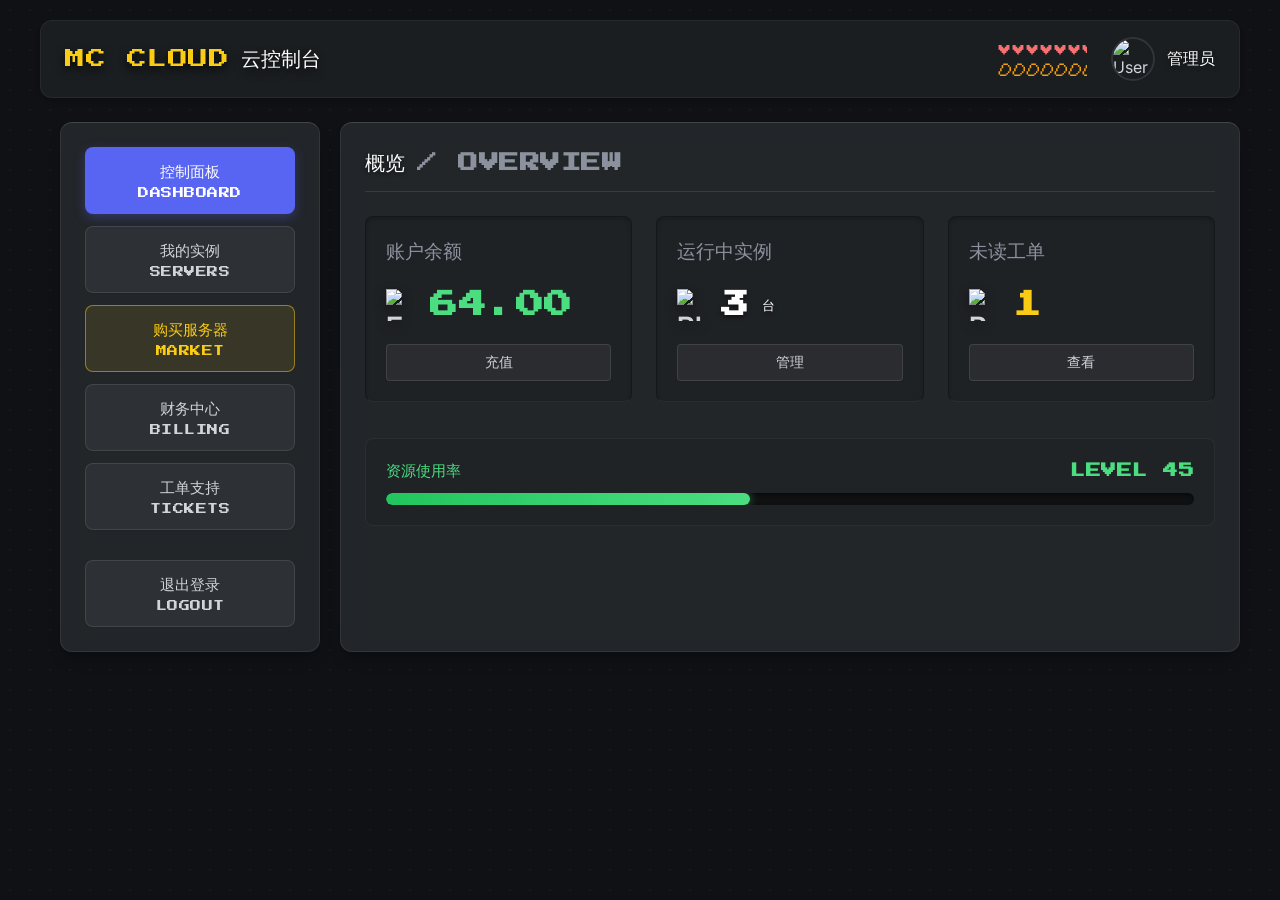
==== commit 41e058d9: "feat: 开发像素风格用户中心 Co-authored-by: traeagent <traeagent@users.noreply.github.com>" ====
--- a/mc-cloud/index.html
+++ b/mc-cloud/index.html
@@ -14,27 +14,36 @@
 
     <div class="container">
         <!-- 顶部导航栏 -->
-        <header class="mc-header mc-panel">
+        <header class="mc-header">
+            <!-- 移动端汉堡菜单按钮 -->
+            <button class="mobile-menu-btn" id="mobile-menu-btn">
+                <span></span>
+                <span></span>
+                <span></span>
+            </button>
             <div class="logo">
                 <span class="mc-text-yellow en-font title-shadow">MC CLOUD</span>
                 <span class="zh-font text-white title-shadow">云控制台</span>
             </div>
             <div class="user-info">
-                <div class="status-bars">
+                <div class="status-bars hide-on-mobile">
                     <div class="health-bar" title="账户健康度"></div>
                     <div class="hunger-bar" title="资源使用率"></div>
                 </div>
                 <div class="avatar-container">
                     <!-- 使用 Minotar 获取 Minecraft 头像 -->
                     <img src="https://minotar.net/helm/Steve/64.png" alt="User Avatar" class="avatar">
-                    <span class="zh-font text-white text-shadow">管理员</span>
+                    <span class="zh-font text-white text-shadow hide-on-mobile">管理员</span>
                 </div>
             </div>
         </header>
 
         <div class="main-layout">
+            <!-- 移动端菜单遮罩层 -->
+            <div class="sidebar-overlay" id="sidebar-overlay"></div>
+
             <!-- 左侧导航侧边栏 -->
-            <aside class="mc-sidebar mc-panel">
+            <aside class="mc-sidebar mc-panel" id="mc-sidebar">
                 <nav class="nav-menu">
                     <button class="mc-btn active" data-target="dashboard">
                         <span class="zh-font">控制面板</span>
--- a/mc-cloud/css/style.css
+++ b/mc-cloud/css/style.css
@@ -164,7 +164,31 @@
     box-shadow: var(--shadow-md);
     padding: 16px 24px;
     border: 1px solid rgba(255, 255, 255, 0.05);
-}
+    position: relative;
+    z-index: 100;
+}
+.mobile-menu-btn {
+    display: none; /* PC端隐藏 */
+    flex-direction: column;
+    gap: 5px;
+    background: transparent;
+    border: none;
+    cursor: pointer;
+    padding: 5px;
+}
+.mobile-menu-btn span {
+    display: block;
+    width: 24px;
+    height: 3px;
+    background-color: var(--mc-text-white);
+    border-radius: 2px;
+    transition: all 0.3s ease;
+}
+/* 汉堡按钮的激活（叉号）动画 */
+.mobile-menu-btn.open span:nth-child(1) { transform: translateY(8px) rotate(45deg); }
+.mobile-menu-btn.open span:nth-child(2) { opacity: 0; }
+.mobile-menu-btn.open span:nth-child(3) { transform: translateY(-8px) rotate(-45deg); }
+
 .mc-header .logo {
     font-size: 20px;
     display: flex;
@@ -604,21 +628,119 @@
 }
 
 /* 响应式调整 */
-@media (max-width: 600px) {
+@media (max-width: 800px) {
+    .hide-on-mobile {
+        display: none !important;
+    }
+    
     .mc-header {
+        padding: 12px 16px;
+    }
+    
+    .mobile-menu-btn {
+        display: flex;
+    }
+
+    .mc-header .logo {
+        font-size: 16px;
+        gap: 8px;
+    }
+    .mc-header .logo .title-shadow {
+        text-shadow: 0 2px 4px rgba(0,0,0,0.8); /* 缩小标题阴影 */
+    }
+
+    /* 移动端菜单遮罩 */
+    .sidebar-overlay {
+        position: fixed;
+        top: 0; left: 0; right: 0; bottom: 0;
+        background-color: rgba(0, 0, 0, 0.6);
+        backdrop-filter: blur(4px);
+        z-index: 90;
+        display: none;
+        opacity: 0;
+        transition: opacity 0.3s ease;
+    }
+    .sidebar-overlay.active {
+        display: block;
+        opacity: 1;
+    }
+
+    /* 侧边栏改为滑出式抽屉 */
+    .mc-sidebar {
+        position: fixed;
+        top: 0;
+        left: -280px; /* 默认隐藏在左侧屏幕外 */
+        bottom: 0;
+        width: 260px;
+        z-index: 95;
+        border-radius: 0 var(--radius-lg) var(--radius-lg) 0;
+        border-left: none;
+        box-shadow: 10px 0 30px rgba(0,0,0,0.5);
+        transition: transform 0.3s cubic-bezier(0.16, 1, 0.3, 1);
+        display: flex;
         flex-direction: column;
-        gap: 15px;
-        text-align: center;
-    }
-    .user-info {
-        flex-direction: column-reverse;
-    }
+        justify-content: space-between;
+        padding-top: 80px; /* 避开头部的空间 */
+    }
+    .mc-sidebar.open {
+        transform: translateX(280px); /* 滑出 */
+    }
+
+    .main-layout {
+        flex-direction: column;
+    }
+
+    .mc-content {
+        padding: 16px;
+    }
+
+    .section-title {
+        font-size: 18px;
+        margin-bottom: 16px;
+    }
+
+    .stats-grid {
+        grid-template-columns: 1fr; /* 移动端单列 */
+        gap: 16px;
+    }
+
     .server-item {
         flex-direction: column;
-        text-align: center;
-    }
+        align-items: flex-start;
+        gap: 16px;
+    }
+    
     .server-actions {
         width: 100%;
+        justify-content: stretch;
+    }
+    .server-actions .mc-btn {
+        flex: 1;
+    }
+
+    .market-grid {
+        grid-template-columns: 1fr;
+    }
+    
+    .toast-container {
+        top: auto;
+        bottom: 20px;
+        left: 20px;
+        right: 20px;
+        align-items: center;
+    }
+    .mc-toast {
+        width: 100%;
         justify-content: center;
-    }
-}
+        animation: slideUp 0.3s cubic-bezier(0.16, 1, 0.3, 1), slideDown 0.3s cubic-bezier(0.16, 1, 0.3, 1) 2.7s forwards;
+    }
+}
+
+@keyframes slideUp {
+    from { transform: translateY(120%); opacity: 0; }
+    to { transform: translateY(0); opacity: 1; }
+}
+@keyframes slideDown {
+    from { transform: translateY(0); opacity: 1; }
+    to { transform: translateY(120%); opacity: 0; }
+}
